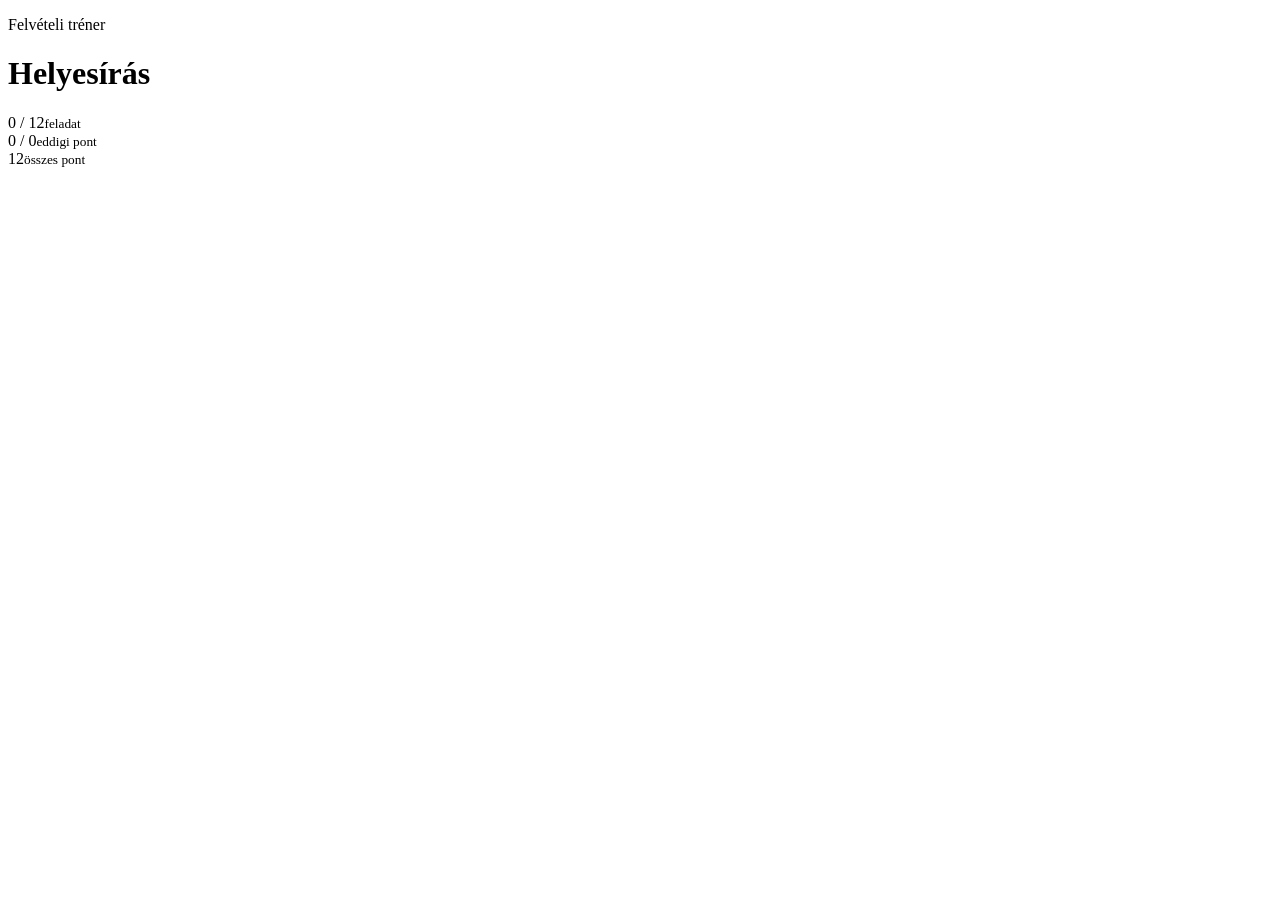
==== index.html @ ac42d736 "v0.1 - initial interactive prototype" ====
<!doctype html>
<html lang="hu">
<head>
  <meta charset="utf-8">
  <meta name="viewport" content="width=device-width, initial-scale=1">
  <title>Felvételi tréner – Helyesírás</title>
  <link rel="stylesheet" href="styles.css">
</head>
<body>
  <div class="app-shell">
    <header class="topbar">
      <div>
        <p class="eyebrow">Felvételi tréner</p>
        <h1>Helyesírás</h1>
      </div>
      <div class="scoreboard" aria-label="Haladás és pontszám">
        <div><span id="progressText">0 / 12</span><small>feladat</small></div>
        <div><span id="scoreText">0 / 0</span><small>eddigi pont</small></div>
        <div><span>12</span><small>összes pont</small></div>
      </div>
    </header>

    <div class="progress-track" aria-hidden="true"><div id="progressBar"></div></div>

    <main id="app" class="card" aria-live="polite"></main>
  </div>

  <script src="tasks.js"></script>
  <script src="app.js"></script>
</body>
</html>
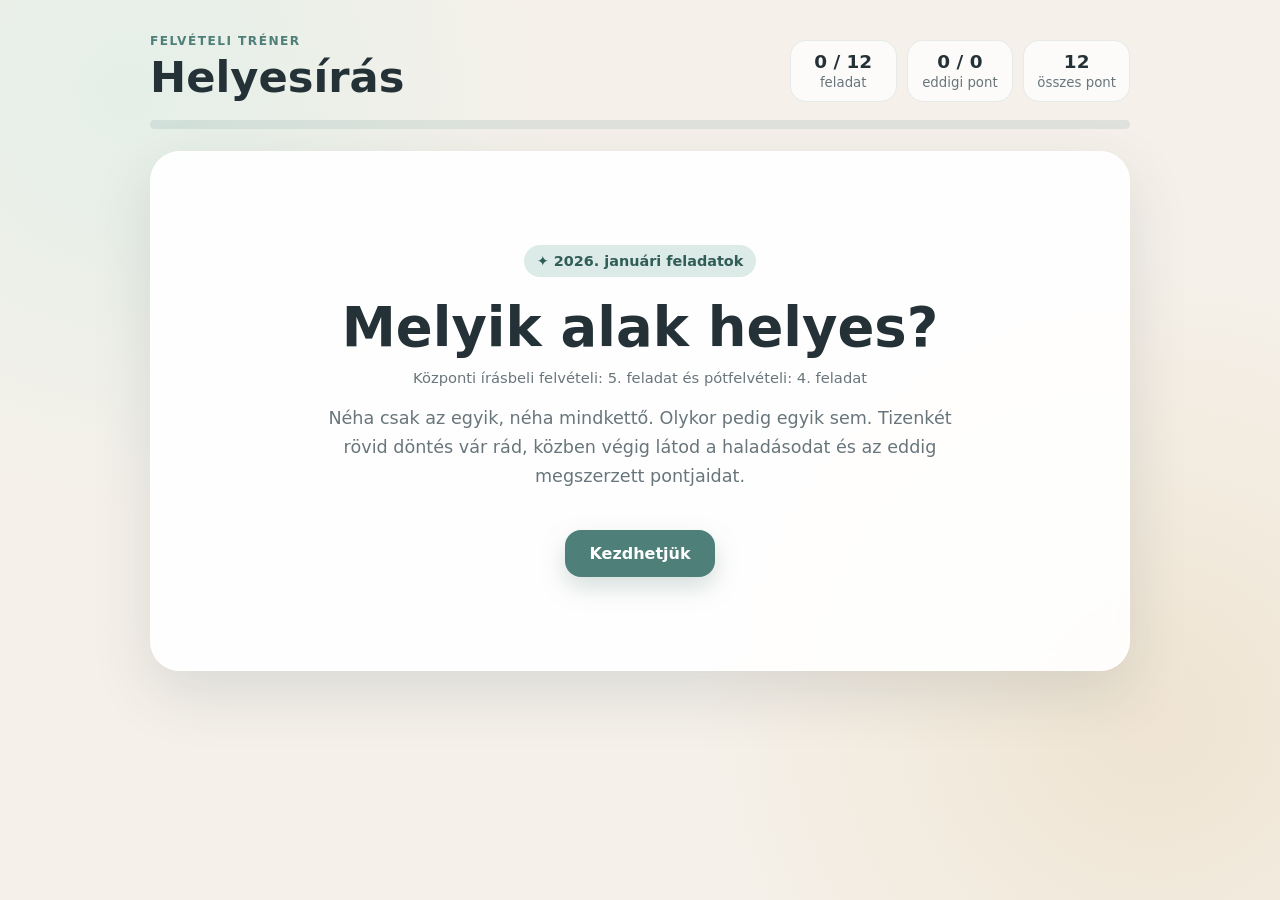
==== commit c9bf92ba: "Load learning card styles" ====
--- a/index.html
+++ b/index.html
@@ -5,6 +5,7 @@
   <meta name="viewport" content="width=device-width, initial-scale=1">
   <title>Felvételi tréner – Helyesírás</title>
   <link rel="stylesheet" href="styles.css">
+  <link rel="stylesheet" href="learning.css">
 </head>
 <body>
   <div class="app-shell">
--- a/styles.css
+++ b/styles.css
@@ -0,0 +1,122 @@
+:root {
+  --bg: #f5f1ea;
+  --surface: rgba(255,255,255,.92);
+  --ink: #243238;
+  --muted: #68767b;
+  --accent: #4f7f79;
+  --accent-soft: #dcebe7;
+  --gold: #c89443;
+  --gold-soft: #fff6df;
+  --danger: #b85b55;
+  --danger-soft: #fff0ed;
+  --shadow: 0 22px 60px rgba(41,55,58,.13);
+  font-family: Inter, ui-sans-serif, system-ui, -apple-system, BlinkMacSystemFont, "Segoe UI", sans-serif;
+}
+* { box-sizing: border-box; }
+body {
+  margin: 0;
+  min-height: 100vh;
+  color: var(--ink);
+  background:
+    radial-gradient(circle at 10% 10%, #e4efe8 0, transparent 30%),
+    radial-gradient(circle at 90% 80%, #efe4d2 0, transparent 34%),
+    var(--bg);
+}
+button { font: inherit; }
+.app-shell { width: min(980px, calc(100% - 32px)); margin: 0 auto; padding: 34px 0 60px; }
+.topbar { display: flex; justify-content: space-between; gap: 24px; align-items: end; margin-bottom: 18px; }
+.eyebrow { margin: 0 0 4px; color: var(--accent); font-weight: 800; text-transform: uppercase; letter-spacing: .12em; font-size: .76rem; }
+h1 { margin: 0; font-size: clamp(1.8rem, 4vw, 2.7rem); }
+.scoreboard { display: grid; grid-template-columns: repeat(3, minmax(92px,1fr)); gap: 10px; }
+.scoreboard div { background: rgba(255,255,255,.7); border: 1px solid rgba(79,127,121,.13); border-radius: 16px; padding: 10px 13px; text-align: center; }
+.scoreboard span { display: block; font-weight: 850; font-size: 1.15rem; }
+.scoreboard small { color: var(--muted); }
+.progress-track { height: 9px; background: rgba(79,127,121,.13); border-radius: 999px; overflow: hidden; margin-bottom: 22px; }
+.progress-track div { width: 0; height: 100%; background: linear-gradient(90deg, var(--accent), #7ca69d); border-radius: inherit; transition: width .28s ease; }
+.card { min-height: 520px; background: var(--surface); border: 1px solid rgba(255,255,255,.85); border-radius: 30px; box-shadow: var(--shadow); padding: clamp(28px, 6vw, 64px); backdrop-filter: blur(10px); }
+.hero { display: grid; place-items: center; text-align: center; min-height: 390px; }
+.hero-inner { max-width: 650px; }
+.badge { display: inline-flex; align-items: center; gap: 8px; background: var(--accent-soft); color: #315d57; border-radius: 999px; padding: 8px 13px; font-weight: 750; font-size: .9rem; }
+.hero h2, .question h2, .result h2 { font-size: clamp(2rem, 5vw, 3.4rem); margin: 22px 0 14px; line-height: 1.06; }
+.lead { color: var(--muted); font-size: 1.1rem; line-height: 1.65; }
+.source-note, .task-source { color: var(--muted); font-size: .92rem; }
+.source-note { margin: -2px 0 18px; }
+.task-source { margin: 16px 0 0; text-align: center; }
+.primary, .secondary, .answer, .nav-btn { border: 0; border-radius: 16px; cursor: pointer; transition: transform .16s ease, box-shadow .16s ease, background .16s ease; }
+.primary { margin-top: 22px; padding: 14px 24px; background: var(--accent); color: white; font-weight: 800; box-shadow: 0 10px 25px rgba(79,127,121,.25); }
+.secondary { padding: 14px 24px; background: #edf1ef; color: var(--ink); font-weight: 800; }
+.primary:hover, .answer:hover, .nav-btn:hover, .secondary:hover { transform: translateY(-2px); }
+.question-head { display: flex; justify-content: space-between; gap: 16px; color: var(--muted); font-weight: 700; }
+.question { text-align: center; }
+.question h2 { font-size: clamp(1.65rem, 4vw, 2.6rem); margin-top: 34px; }
+.word-pair { display: grid; grid-template-columns: 1fr 1fr; gap: 18px; margin: 34px 0 26px; }
+.word { min-height: 118px; display: grid; place-items: center; padding: 20px; border-radius: 22px; background: #fbfaf7; border: 2px solid #ebe7df; font-size: clamp(1.35rem, 3vw, 2rem); font-weight: 800; }
+.answers { display: grid; grid-template-columns: repeat(2, 1fr); gap: 12px; }
+.answer { padding: 15px 16px; background: #edf3f1; color: var(--ink); font-weight: 800; border: 2px solid transparent; display: flex; align-items: center; justify-content: center; gap: 10px; }
+.answer-symbol, .answer-code { display: inline-grid; place-items: center; width: 30px; height: 30px; border-radius: 9px; background: rgba(79,127,121,.11); color: var(--accent); font-weight: 900; flex: 0 0 auto; }
+.answer.selected { background: var(--accent); color: white; box-shadow: 0 10px 24px rgba(79,127,121,.22); }
+.answer.selected .answer-symbol { background: rgba(255,255,255,.2); color: white; }
+.navigation { margin-top: 28px; display: flex; justify-content: space-between; gap: 12px; }
+.nav-btn { padding: 12px 18px; background: transparent; color: var(--accent); font-weight: 800; }
+.nav-btn.next { background: var(--accent); color: white; }
+.nav-btn:disabled { opacity: .35; cursor: not-allowed; transform: none; }
+.midpoint { text-align: center; display: grid; place-items: center; min-height: 370px; }
+.result { text-align: center; }
+.result-score { width: 170px; height: 170px; border-radius: 50%; display: grid; place-items: center; margin: 25px auto; background: var(--accent-soft); border: 10px solid rgba(79,127,121,.13); }
+.result-score strong { display: block; font-size: 2.5rem; }
+.result-score span { color: var(--muted); }
+.focus-block { margin: 28px auto 0; max-width: 720px; }
+.focus-block p { margin: 0 0 14px; color: var(--muted); font-weight: 750; }
+.tag-list { display: flex; flex-wrap: wrap; justify-content: center; gap: 10px; }
+.topic-tag { display: inline-flex; align-items: center; min-height: 38px; padding: 8px 14px; border-radius: 999px; background: var(--gold-soft); color: #725426; border: 1px solid rgba(200,148,67,.23); font-weight: 800; }
+.result-actions { display: flex; justify-content: center; flex-wrap: wrap; gap: 12px; margin-top: 28px; }
+.result-actions .primary { margin-top: 0; }
+.review-screen { max-width: 820px; margin: 0 auto; }
+.review-toolbar { display: flex; align-items: center; justify-content: space-between; color: var(--muted); font-weight: 800; }
+.review-status { display: flex; align-items: center; gap: 14px; margin: 20px 0; padding: 16px 18px; border-radius: 18px; text-align: left; }
+.review-status.correct { background: var(--accent-soft); }
+.review-status.wrong { background: var(--danger-soft); }
+.status-icon { display: grid; place-items: center; width: 42px; height: 42px; border-radius: 50%; background: white; font-size: 1.3rem; font-weight: 900; }
+.review-status.correct .status-icon { color: var(--accent); }
+.review-status.wrong .status-icon { color: var(--danger); }
+.review-status strong, .review-status span { display: block; }
+.review-status span { margin-top: 3px; color: var(--muted); }
+.review-words { display: grid; grid-template-columns: 1fr 1fr; gap: 14px; }
+.review-word { min-height: 110px; padding: 20px; border-radius: 20px; background: #fbfaf7; border: 2px solid #ebe7df; display: grid; place-items: center; text-align: center; }
+.review-word small { color: var(--muted); }
+.review-word strong { font-size: clamp(1.3rem, 3vw, 1.9rem); }
+.answer-comparison { display: grid; grid-template-columns: 1fr 1fr; gap: 14px; margin-top: 16px; text-align: left; }
+.answer-comparison > div { padding: 18px; border-radius: 18px; background: #f7f6f2; }
+.answer-comparison small { display: block; color: var(--muted); margin-bottom: 9px; }
+.answer-comparison strong { display: flex; align-items: center; gap: 10px; line-height: 1.35; }
+.correct-answer-box { border: 2px solid rgba(79,127,121,.18); background: #f1f7f5 !important; }
+.correct-answer-box em { display: block; margin-top: 10px; color: var(--muted); font-size: .85rem; }
+.short-explanation { margin-top: 18px; padding: 20px; border-radius: 18px; background: var(--gold-soft); text-align: left; }
+.short-explanation h3, .learning-content h3 { margin: 0 0 8px; }
+.short-explanation p, .learning-content p { margin: 0; line-height: 1.65; }
+.learning-card { margin-top: 16px; border: 1px solid rgba(79,127,121,.18); border-radius: 18px; overflow: hidden; background: #fbfdfc; text-align: left; }
+.learning-card summary { padding: 17px 20px; cursor: pointer; font-weight: 850; color: var(--accent); }
+.learning-content { padding: 0 20px 20px; }
+.remember-box { margin-top: 16px; padding: 16px; border-radius: 14px; background: var(--accent-soft); }
+.remember-box strong, .remember-box span { display: block; }
+.remember-box span { margin-top: 5px; line-height: 1.55; }
+.review-navigation { display: grid; grid-template-columns: auto 1fr auto; gap: 14px; align-items: center; margin-top: 24px; }
+.review-dots { display: flex; flex-wrap: wrap; justify-content: center; gap: 7px; }
+.review-dot { width: 13px; height: 13px; padding: 0; border: 0; border-radius: 50%; cursor: pointer; background: #ccd4d1; }
+.review-dot.correct { background: #8ab0a8; }
+.review-dot.wrong { background: #d58d86; }
+.review-dot.active { outline: 3px solid rgba(36,50,56,.18); outline-offset: 3px; }
+@media (max-width: 720px) {
+  .app-shell { width: min(100% - 20px, 980px); padding-top: 18px; }
+  .topbar { align-items: stretch; flex-direction: column; }
+  .scoreboard { grid-template-columns: repeat(3, 1fr); }
+  .scoreboard div { padding: 8px 5px; }
+  .scoreboard small { font-size: .68rem; }
+  .card { padding: 25px 18px; border-radius: 23px; min-height: 500px; }
+  .word-pair, .answers, .review-words, .answer-comparison { grid-template-columns: 1fr; }
+  .word { min-height: 82px; }
+  .review-navigation { grid-template-columns: 1fr 1fr; }
+  .review-dots { grid-column: 1 / -1; grid-row: 1; }
+  .review-navigation .nav-btn:first-child { justify-self: start; }
+  .review-navigation .nav-btn:last-child { justify-self: end; }
+}
--- a/learning.css
+++ b/learning.css
@@ -0,0 +1,173 @@
+.learning-content > h3 {
+  margin-bottom: 18px;
+  font-size: clamp(1.35rem, 3vw, 1.8rem);
+}
+
+.learning-comparison {
+  display: grid;
+  grid-template-columns: 1fr 1fr;
+  gap: 16px;
+}
+
+.learning-side {
+  padding: 20px;
+  border-radius: 20px;
+  background: #fff;
+  border: 2px solid rgba(79,127,121,.16);
+}
+
+.learning-side:nth-child(2) {
+  border-color: rgba(200,148,67,.30);
+}
+
+.learning-word {
+  font-size: clamp(2rem, 5vw, 3rem);
+  line-height: 1;
+  font-weight: 900;
+  color: var(--accent);
+}
+
+.learning-side:nth-child(2) .learning-word {
+  color: #c76d21;
+}
+
+.learning-subtitle {
+  display: inline-flex;
+  margin-top: 10px;
+  padding: 6px 11px;
+  border-radius: 999px;
+  background: var(--accent-soft);
+  color: #315d57;
+  font-weight: 800;
+  font-size: .9rem;
+}
+
+.learning-side:nth-child(2) .learning-subtitle {
+  background: #fff0df;
+  color: #985319;
+}
+
+.learning-examples {
+  margin-top: 16px;
+  display: grid;
+  gap: 9px;
+}
+
+.learning-example {
+  display: flex;
+  align-items: flex-start;
+  gap: 9px;
+  margin: 0 !important;
+  padding: 10px 12px;
+  border-radius: 12px;
+  background: #f8f8f5;
+}
+
+.learning-example span {
+  display: inline-grid;
+  place-items: center;
+  width: 24px;
+  height: 24px;
+  flex: 0 0 auto;
+  border-radius: 50%;
+  color: white;
+  font-weight: 900;
+}
+
+.learning-example.good span { background: #3c9a68; }
+.learning-example.bad span { background: var(--danger); }
+
+.rule-panel,
+.counter-panel,
+.irregular-panel {
+  margin-top: 16px;
+  padding: 18px;
+  border-radius: 18px;
+}
+
+.rule-panel {
+  background: var(--accent-soft);
+  border: 1px solid rgba(79,127,121,.18);
+}
+
+.counter-panel {
+  background: #edf4fb;
+  border: 1px solid rgba(65,112,158,.16);
+}
+
+.irregular-panel {
+  background: var(--gold-soft);
+  border: 1px solid rgba(200,148,67,.23);
+}
+
+.rule-panel h4,
+.counter-panel h4,
+.irregular-panel h4 {
+  margin: 0 0 8px;
+  font-size: 1.05rem;
+}
+
+.rule-panel p,
+.counter-panel p {
+  margin: 0;
+  line-height: 1.6;
+}
+
+.formula {
+  margin-top: 14px;
+  padding: 12px 16px;
+  border-radius: 14px;
+  background: white;
+  text-align: center;
+  font-size: clamp(1.35rem, 3vw, 1.8rem);
+  font-weight: 900;
+  letter-spacing: .02em;
+}
+
+.irregular-list {
+  display: flex;
+  flex-wrap: wrap;
+  gap: 8px;
+}
+
+.irregular-list span {
+  padding: 8px 12px;
+  border-radius: 999px;
+  background: white;
+  color: #6f5223;
+  font-weight: 850;
+}
+
+.visual-summary {
+  margin-top: 16px;
+  border: 1px solid rgba(79,127,121,.18);
+  border-radius: 18px;
+  overflow: hidden;
+  background: white;
+}
+
+.visual-summary summary {
+  padding: 16px 18px;
+  cursor: pointer;
+  color: var(--accent);
+  font-weight: 850;
+}
+
+.visual-summary img {
+  display: block;
+  width: min(100%, 720px);
+  height: auto;
+  margin: 0 auto;
+  padding: 0 14px 14px;
+  border-radius: 20px;
+}
+
+@media (max-width: 720px) {
+  .learning-comparison {
+    grid-template-columns: 1fr;
+  }
+
+  .learning-side {
+    padding: 16px;
+  }
+}
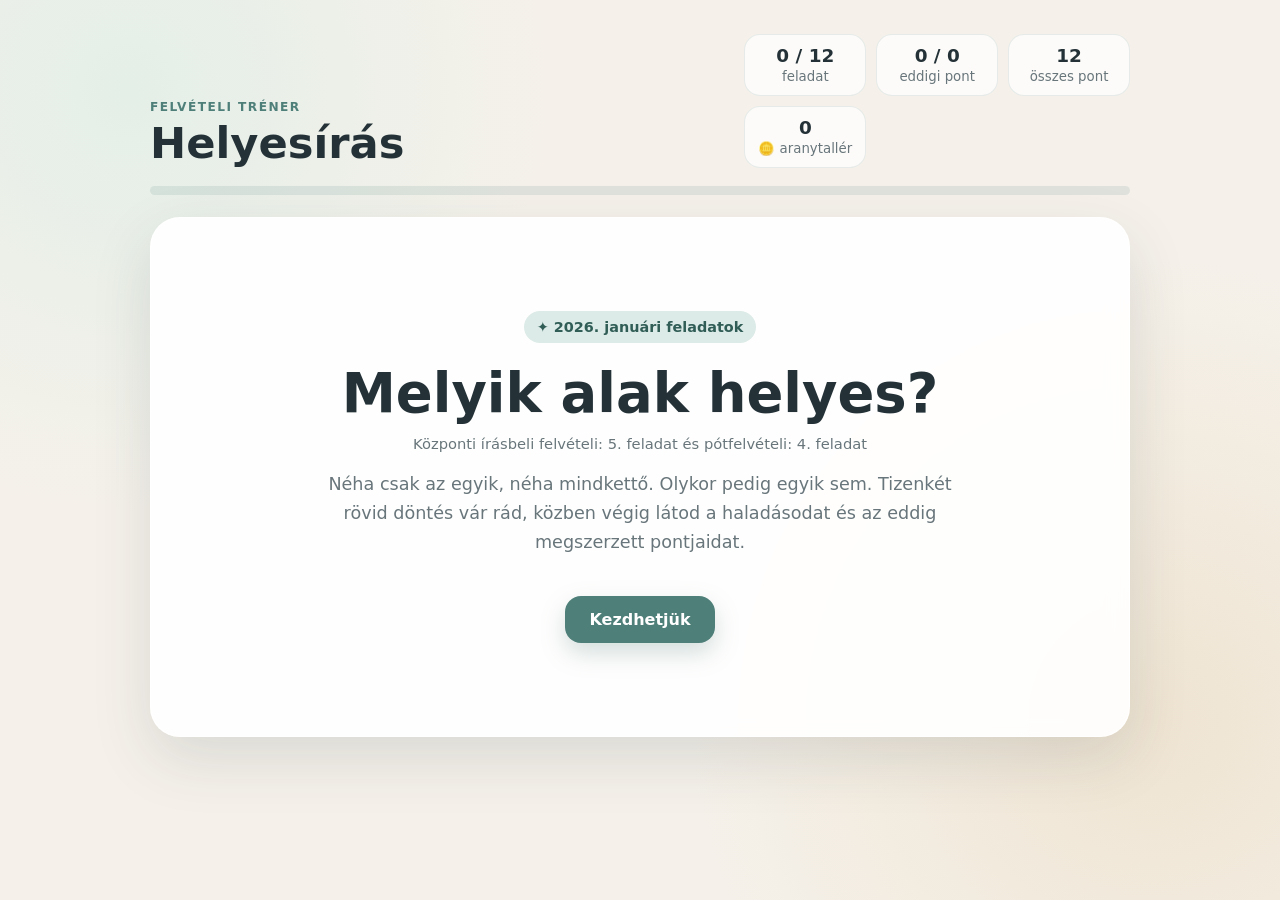
==== commit b0fa1dad: "Aranytallér modul betöltése" ====
--- a/index.html
+++ b/index.html
@@ -6,6 +6,7 @@
   <title>Felvételi tréner – Helyesírás</title>
   <link rel="stylesheet" href="styles.css">
   <link rel="stylesheet" href="learning.css">
+  <link rel="stylesheet" href="practice.css">
 </head>
 <body>
   <div class="app-shell">
@@ -14,7 +15,7 @@
         <p class="eyebrow">Felvételi tréner</p>
         <h1>Helyesírás</h1>
       </div>
-      <div class="scoreboard" aria-label="Haladás és pontszám">
+      <div class="scoreboard" aria-label="Haladás, pontszám és jutalom">
         <div><span id="progressText">0 / 12</span><small>feladat</small></div>
         <div><span id="scoreText">0 / 0</span><small>eddigi pont</small></div>
         <div><span>12</span><small>összes pont</small></div>
@@ -27,6 +28,9 @@
   </div>
 
   <script src="tasks.js"></script>
+  <script src="practice.js"></script>
+  <script src="scorm.js"></script>
   <script src="app.js"></script>
+  <script src="rewards.js"></script>
 </body>
 </html>
--- a/practice.css
+++ b/practice.css
@@ -0,0 +1,83 @@
+.practice-offer {
+  display: flex;
+  align-items: flex-start;
+  gap: 16px;
+  max-width: 720px;
+  margin: 26px auto 0;
+  padding: 20px;
+  border-radius: 20px;
+  background: #f1f7f5;
+  border: 1px solid rgba(79,127,121,.18);
+  text-align: left;
+}
+.practice-offer h3, .practice-offer p { margin: 0; }
+.practice-offer p { margin-top: 6px; color: var(--muted); line-height: 1.55; }
+.practice-icon { display: grid; place-items: center; width: 46px; height: 46px; flex: 0 0 auto; border-radius: 15px; background: var(--accent); color: white; font-size: 1.35rem; }
+
+.practice-hub { max-width: 820px; margin: 0 auto; }
+.practice-hub-head { text-align: center; margin: 24px auto 28px; max-width: 690px; }
+.practice-hub-head h2 { margin: 18px 0 10px; font-size: clamp(2rem, 5vw, 3rem); }
+.practice-topic-grid { display: grid; gap: 13px; }
+.practice-topic-card {
+  width: 100%;
+  display: grid;
+  grid-template-columns: 46px 1fr auto;
+  gap: 15px;
+  align-items: center;
+  padding: 17px 18px;
+  border: 2px solid #e2e8e5;
+  border-radius: 19px;
+  background: #fff;
+  color: var(--ink);
+  text-align: left;
+  font: inherit;
+  cursor: pointer;
+  transition: transform .16s ease, border-color .16s ease, box-shadow .16s ease;
+}
+.practice-topic-card:hover { transform: translateY(-2px); border-color: var(--accent); box-shadow: 0 10px 22px rgba(79,127,121,.12); }
+.practice-topic-card.completed { background: #f1f7f5; border-color: rgba(79,127,121,.3); }
+.topic-order { display: grid; place-items: center; width: 42px; height: 42px; border-radius: 14px; background: var(--accent-soft); color: var(--accent); font-weight: 900; }
+.topic-card-copy strong, .topic-card-copy small { display: block; }
+.topic-card-copy strong { font-size: 1.02rem; }
+.topic-card-copy small { margin-top: 4px; color: var(--muted); line-height: 1.4; }
+.topic-card-score { color: var(--accent); font-weight: 850; white-space: nowrap; }
+.all-topics { margin-top: 22px; padding: 15px 17px; border-radius: 17px; background: #f7f6f2; }
+.all-topics summary { cursor: pointer; color: var(--accent); font-weight: 850; }
+.topic-shortcuts { margin-top: 14px; justify-content: flex-start; }
+.topic-shortcut { border: 1px solid rgba(200,148,67,.23); cursor: pointer; font: inherit; }
+
+.practice-screen { max-width: 760px; margin: 0 auto; text-align: center; }
+.practice-screen h2 { margin: 22px 0; font-size: clamp(1.7rem,4vw,2.5rem); }
+.practice-topic { margin-top: 24px; }
+.practice-options { display: grid; gap: 13px; margin-top: 24px; }
+.practice-option {
+  width: 100%;
+  padding: 18px 20px;
+  border: 2px solid #e4e8e5;
+  border-radius: 17px;
+  background: white;
+  color: var(--ink);
+  font: inherit;
+  font-weight: 800;
+  cursor: pointer;
+  transition: transform .16s ease, border-color .16s ease, background .16s ease;
+}
+.practice-option:hover:not(:disabled) { transform: translateY(-2px); border-color: var(--accent); }
+.practice-option.correct { background: var(--accent-soft); border-color: #76a99d; }
+.practice-option.wrong { background: var(--danger-soft); border-color: #d58d86; }
+.practice-option:disabled { cursor: default; color: var(--ink); }
+.practice-feedback { display: flex; align-items: center; gap: 15px; margin-top: 18px; padding: 18px; border-radius: 17px; text-align: left; }
+.practice-feedback.correct { background: var(--accent-soft); }
+.practice-feedback.wrong { background: var(--danger-soft); }
+.practice-feedback-icon { display: grid; place-items: center; width: 46px; height: 46px; min-width: 46px; border-radius: 50%; background: white; color: var(--accent); font-size: 1.35rem; font-weight: 900; line-height: 1; }
+.practice-feedback.wrong .practice-feedback-icon { color: var(--danger); }
+.practice-feedback strong { display: block; margin-bottom: 5px; }
+.practice-feedback p { margin: 0; line-height: 1.55; }
+.result-score.small { width: 150px; height: 150px; }
+
+@media (max-width: 720px) {
+  .practice-offer { align-items: flex-start; padding: 16px; }
+  .practice-icon { width: 40px; height: 40px; }
+  .practice-topic-card { grid-template-columns: 42px 1fr; }
+  .topic-card-score { grid-column: 2; }
+}
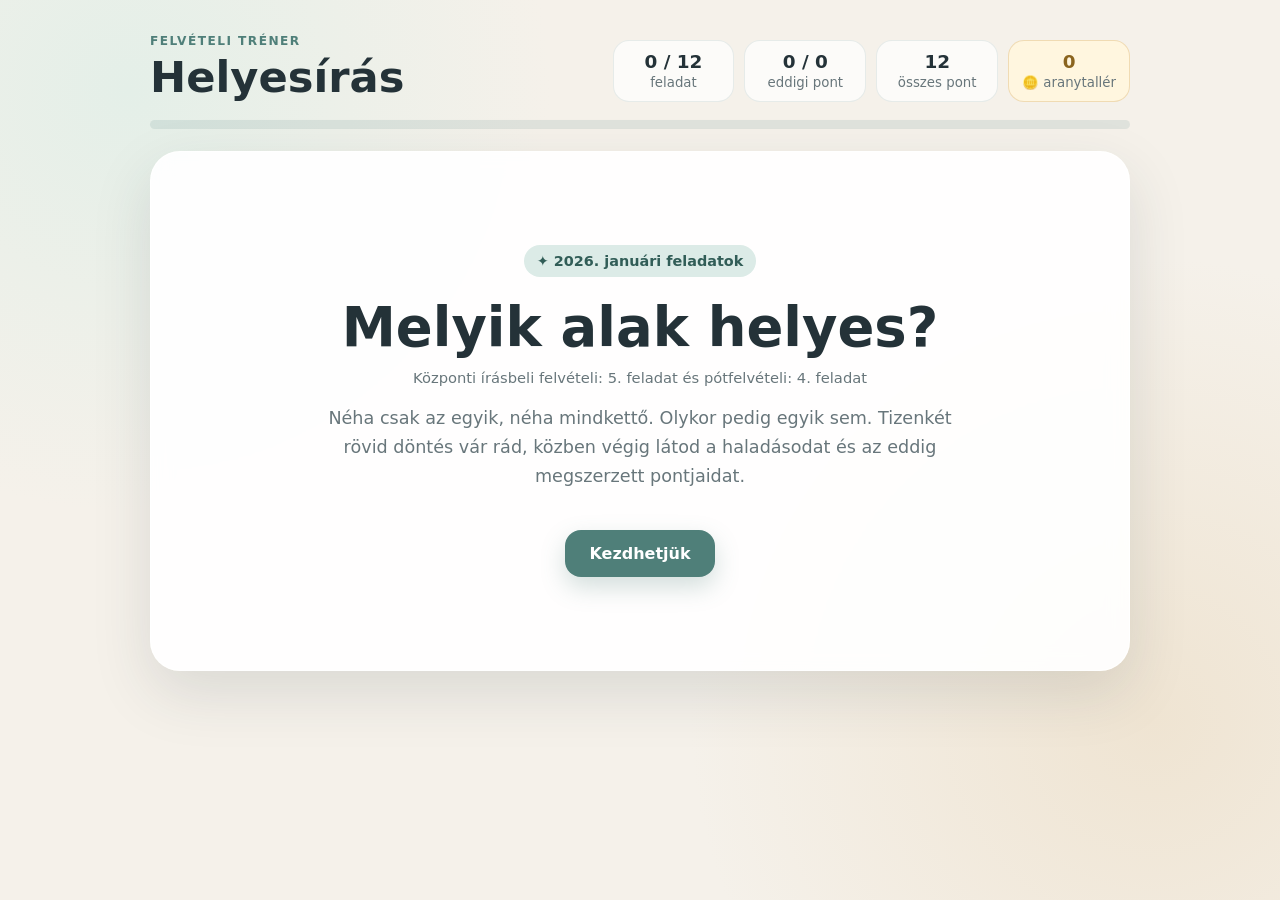
==== commit 9d9a1dc9: "SCORM próbálkozászár betöltése" ====
--- a/index.html
+++ b/index.html
@@ -32,5 +32,6 @@
   <script src="scorm.js"></script>
   <script src="app.js"></script>
   <script src="rewards.js"></script>
+  <script src="attempt-lock.js"></script>
 </body>
 </html>
--- a/practice.css
+++ b/practice.css
@@ -13,6 +13,10 @@
 .practice-offer h3, .practice-offer p { margin: 0; }
 .practice-offer p { margin-top: 6px; color: var(--muted); line-height: 1.55; }
 .practice-icon { display: grid; place-items: center; width: 46px; height: 46px; flex: 0 0 auto; border-radius: 15px; background: var(--accent); color: white; font-size: 1.35rem; }
+
+.scoreboard { grid-template-columns: repeat(4, minmax(88px, 1fr)); }
+.coin-box { background: var(--gold-soft) !important; border-color: rgba(200,148,67,.28) !important; }
+.coin-box span { color: #8a641e; }
 
 .practice-hub { max-width: 820px; margin: 0 auto; }
 .practice-hub-head { text-align: center; margin: 24px auto 28px; max-width: 690px; }
@@ -69,15 +73,59 @@
 .practice-feedback { display: flex; align-items: center; gap: 15px; margin-top: 18px; padding: 18px; border-radius: 17px; text-align: left; }
 .practice-feedback.correct { background: var(--accent-soft); }
 .practice-feedback.wrong { background: var(--danger-soft); }
-.practice-feedback-icon { display: grid; place-items: center; width: 46px; height: 46px; min-width: 46px; border-radius: 50%; background: white; color: var(--accent); font-size: 1.35rem; font-weight: 900; line-height: 1; }
-.practice-feedback.wrong .practice-feedback-icon { color: var(--danger); }
+.practice-feedback-icon,
+.status-icon {
+  position: relative;
+  display: flex !important;
+  align-items: center !important;
+  justify-content: center !important;
+  width: 46px;
+  height: 46px;
+  min-width: 46px;
+  padding: 0 !important;
+  border-radius: 50%;
+  background: white;
+  font-size: 0 !important;
+  line-height: 1 !important;
+  overflow: hidden;
+}
+.practice-feedback-icon::before,
+.status-icon::before {
+  display: block;
+  font-family: Arial, Helvetica, sans-serif;
+  font-size: 25px;
+  font-weight: 400;
+  line-height: 1;
+  transform: translateY(-1px);
+}
+.practice-feedback.correct .practice-feedback-icon::before,
+.review-status.correct .status-icon::before { content: "✓"; color: var(--accent); }
+.practice-feedback.wrong .practice-feedback-icon::before,
+.review-status.wrong .status-icon::before { content: "×"; color: var(--danger); }
 .practice-feedback strong { display: block; margin-bottom: 5px; }
 .practice-feedback p { margin: 0; line-height: 1.55; }
+.coin-earned { margin-top: 8px !important; color: #8a641e; font-weight: 850; }
 .result-score.small { width: 150px; height: 150px; }
+.coin-summary {
+  display: inline-flex;
+  align-items: center;
+  gap: 13px;
+  margin: 2px auto 20px;
+  padding: 14px 18px;
+  border-radius: 18px;
+  background: var(--gold-soft);
+  border: 1px solid rgba(200,148,67,.28);
+  text-align: left;
+}
+.coin-summary-icon { font-size: 2rem; }
+.coin-summary strong, .coin-summary span { display: block; }
+.coin-summary strong { color: #725426; font-size: 1.08rem; }
+.coin-summary span { margin-top: 3px; color: var(--muted); font-size: .9rem; }
 
 @media (max-width: 720px) {
+  .scoreboard { grid-template-columns: repeat(2, 1fr); }
   .practice-offer { align-items: flex-start; padding: 16px; }
   .practice-icon { width: 40px; height: 40px; }
   .practice-topic-card { grid-template-columns: 42px 1fr; }
   .topic-card-score { grid-column: 2; }
-}+}
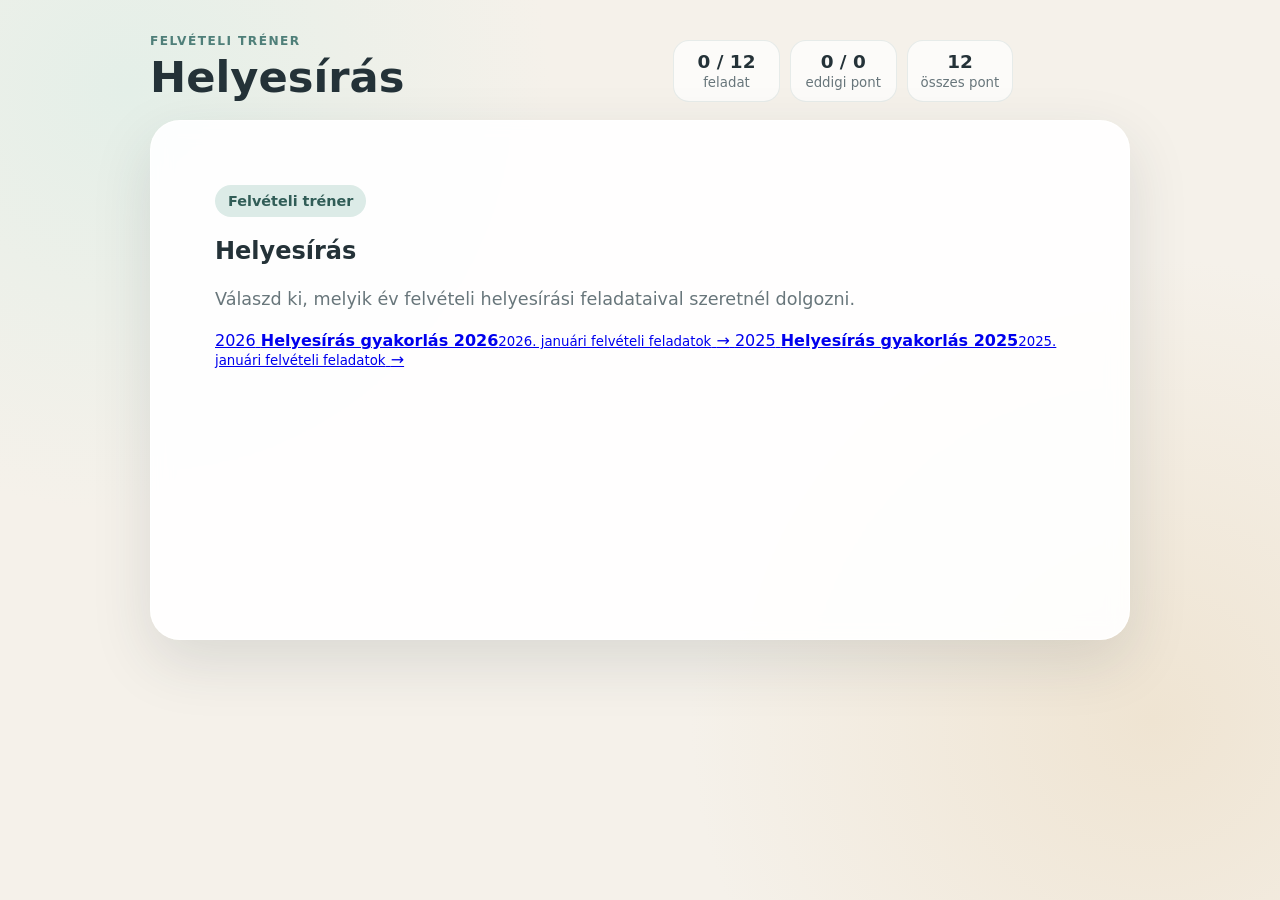
==== commit 36fffb79: "Központi index átállítása modulválasztó indításra" ====
--- a/index.html
+++ b/index.html
@@ -7,6 +7,7 @@
   <link rel="stylesheet" href="styles.css">
   <link rel="stylesheet" href="learning.css">
   <link rel="stylesheet" href="practice.css">
+  <link rel="stylesheet" href="modules.css">
 </head>
 <body>
   <div class="app-shell">
@@ -15,23 +16,18 @@
         <p class="eyebrow">Felvételi tréner</p>
         <h1>Helyesírás</h1>
       </div>
-      <div class="scoreboard" aria-label="Haladás, pontszám és jutalom">
+      <div class="scoreboard" aria-label="Haladás, pontszám és jutalom" hidden>
         <div><span id="progressText">0 / 12</span><small>feladat</small></div>
         <div><span id="scoreText">0 / 0</span><small>eddigi pont</small></div>
-        <div><span>12</span><small>összes pont</small></div>
+        <div><span id="totalText">12</span><small>összes pont</small></div>
       </div>
     </header>
 
-    <div class="progress-track" aria-hidden="true"><div id="progressBar"></div></div>
+    <div class="progress-track" aria-hidden="true" hidden><div id="progressBar"></div></div>
 
     <main id="app" class="card" aria-live="polite"></main>
   </div>
 
-  <script src="tasks.js"></script>
-  <script src="practice.js"></script>
-  <script src="scorm.js"></script>
-  <script src="app.js"></script>
-  <script src="rewards.js"></script>
-  <script src="attempt-lock.js"></script>
+  <script src="module-router.js"></script>
 </body>
 </html>
--- a/practice.css
+++ b/practice.css
@@ -121,6 +121,19 @@
 .coin-summary strong, .coin-summary span { display: block; }
 .coin-summary strong { color: #725426; font-size: 1.08rem; }
 .coin-summary span { margin-top: 3px; color: var(--muted); font-size: .9rem; }
+.scorm-attempt-notice {
+  max-width: 720px;
+  margin: 18px auto 0;
+  padding: 16px 18px;
+  border-radius: 17px;
+  background: #eef4fb;
+  border: 1px solid rgba(61, 104, 148, .18);
+  text-align: left;
+}
+.scorm-attempt-notice strong,
+.scorm-attempt-notice span { display: block; }
+.scorm-attempt-notice strong { color: #315f87; }
+.scorm-attempt-notice span { margin-top: 5px; color: var(--muted); line-height: 1.55; }
 
 @media (max-width: 720px) {
   .scoreboard { grid-template-columns: repeat(2, 1fr); }
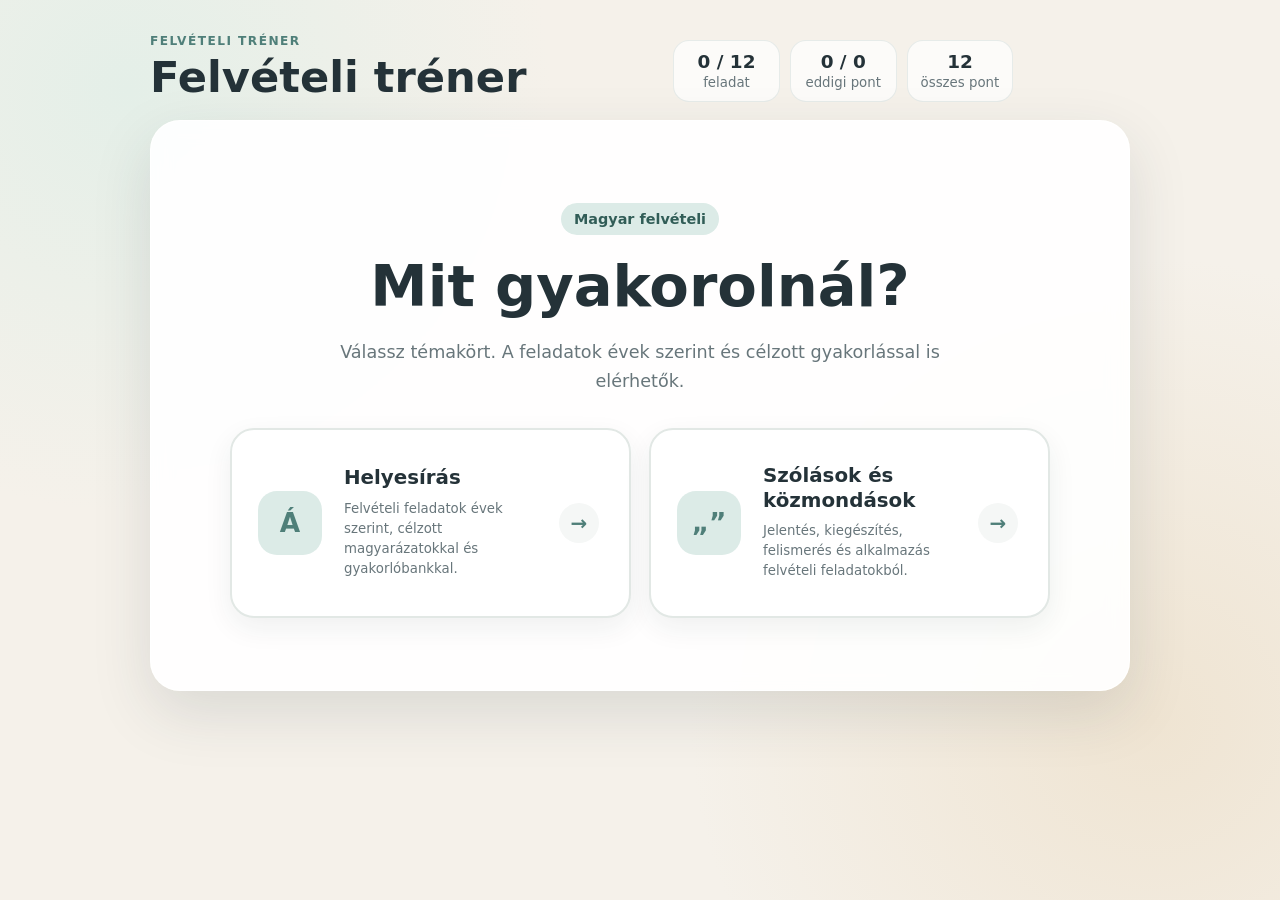
==== commit 21fca5bc: "Load category registry before router" ====
--- a/index.html
+++ b/index.html
@@ -28,6 +28,7 @@
     <main id="app" class="card" aria-live="polite"></main>
   </div>
 
+  <script src="categories/registry.js"></script>
   <script src="module-router.js"></script>
 </body>
 </html>
--- a/modules.css
+++ b/modules.css
@@ -0,0 +1,570 @@
+.module-launcher {
+  max-width: 820px;
+  margin: 0 auto;
+  padding: 18px 0 8px;
+}
+
+.module-launcher-head {
+  max-width: 650px;
+  margin: 0 auto 32px;
+  text-align: center;
+}
+
+.module-launcher-head h2 {
+  margin: 18px 0 10px;
+  font-size: clamp(2.2rem, 6vw, 3.6rem);
+}
+
+.module-grid {
+  display: grid;
+  gap: 16px;
+}
+
+.module-card {
+  display: grid;
+  grid-template-columns: 82px 1fr 44px;
+  align-items: center;
+  gap: 18px;
+  padding: 22px;
+  border: 2px solid #e2e8e5;
+  border-radius: 22px;
+  background: #fff;
+  color: var(--ink);
+  text-decoration: none;
+  box-shadow: 0 8px 24px rgba(35, 56, 52, .06);
+  transition: transform .16s ease, border-color .16s ease, box-shadow .16s ease;
+}
+
+.module-card:hover {
+  transform: translateY(-2px);
+  border-color: var(--accent);
+  box-shadow: 0 14px 30px rgba(79, 127, 121, .12);
+}
+
+.module-year {
+  display: grid;
+  place-items: center;
+  width: 76px;
+  height: 58px;
+  border-radius: 17px;
+  background: var(--accent-soft);
+  color: var(--accent);
+  font-size: 1.25rem;
+  font-weight: 900;
+}
+
+.module-copy strong,
+.module-copy small {
+  display: block;
+}
+
+.module-copy strong {
+  font-size: 1.15rem;
+}
+
+.module-copy small {
+  margin-top: 5px;
+  color: var(--muted);
+  line-height: 1.4;
+}
+
+.module-arrow {
+  display: grid;
+  place-items: center;
+  width: 40px;
+  height: 40px;
+  border-radius: 50%;
+  background: #f5f7f6;
+  color: var(--accent);
+  font-size: 1.25rem;
+  font-weight: 900;
+}
+
+.practice-bank-card {
+  margin-top: 8px;
+  border-color: rgba(200,148,67,.32);
+  background: linear-gradient(135deg, #fffdf8, #fff9ea);
+}
+
+.practice-bank-card:hover {
+  border-color: var(--gold);
+  box-shadow: 0 14px 30px rgba(200,148,67,.14);
+}
+
+.practice-bank-icon {
+  background: var(--gold-soft);
+  color: #8a641e;
+  font-size: 1.55rem;
+}
+
+.module-return,
+.global-year-back {
+  display: inline-block;
+  margin-bottom: 18px;
+  color: var(--accent);
+  font-weight: 800;
+  text-decoration: none;
+}
+
+.global-year-back:hover,
+.module-return:hover {
+  text-decoration: underline;
+}
+
+.module-back-link {
+  display: inline-flex;
+  align-items: center;
+  justify-content: center;
+  text-decoration: none;
+}
+
+.fill-question {
+  text-align: center;
+}
+
+.fill-instruction,
+.fill-hint {
+  color: var(--muted);
+}
+
+.fill-instruction {
+  margin: -10px 0 22px;
+}
+
+.fill-sentence {
+  margin: 32px auto 18px;
+  padding: 30px 24px;
+  border-radius: 20px;
+  background: #f7f6f2;
+  font-size: clamp(1.45rem, 4vw, 2.25rem);
+  font-weight: 800;
+  line-height: 1.65;
+  text-align: center;
+}
+
+.locked-fill-sentence {
+  display: block;
+}
+
+.fill-prefix,
+.fill-suffix,
+.fill-word {
+  vertical-align: middle;
+}
+
+.fill-word {
+  display: inline-flex;
+  align-items: baseline;
+  white-space: nowrap;
+  margin: 0 2px;
+}
+
+.fill-input {
+  width: 70px;
+  min-width: 58px;
+  margin: 0 3px;
+  padding: 4px 7px 5px;
+  border: 0;
+  border-bottom: 3px solid var(--accent);
+  outline: none;
+  background: white;
+  color: var(--ink);
+  font: inherit;
+  font-weight: 900;
+  text-align: center;
+  border-radius: 8px 8px 3px 3px;
+}
+
+.fill-input[data-chars="1"] { width: 58px; }
+.fill-input[data-chars="2"] { width: 72px; }
+.fill-input[data-chars="3"] { width: 88px; }
+
+.fill-input:focus {
+  box-shadow: 0 0 0 4px rgba(79, 127, 121, .12);
+}
+
+.fill-input:disabled {
+  opacity: 1;
+  color: var(--ink);
+  background: #eef3f1;
+}
+
+.fill-submit-row {
+  display: flex;
+  justify-content: center;
+  margin: 18px 0 4px;
+}
+
+.fill-submit {
+  min-width: 190px;
+}
+
+.fill-review-word {
+  margin: 18px 0;
+  padding: 20px;
+  border-radius: 18px;
+  background: #f7f6f2;
+  text-align: center;
+}
+
+.fill-review-word small,
+.fill-review-word strong {
+  display: block;
+}
+
+.fill-review-word small {
+  color: var(--muted);
+  margin-bottom: 7px;
+}
+
+.fill-review-word strong {
+  font-size: 1.3rem;
+}
+
+.multi-pair {
+  display: grid;
+  grid-template-columns: 1fr 1fr;
+  gap: 18px;
+  margin: 34px 0 22px;
+}
+
+.multi-choice {
+  width: 100%;
+  border: 2px solid #ebe7df;
+  cursor: pointer;
+  font: inherit;
+  color: var(--ink);
+  transition: transform .16s ease, border-color .16s ease, background .16s ease, box-shadow .16s ease;
+}
+
+.multi-choice:hover:not(:disabled) {
+  transform: translateY(-2px);
+  border-color: var(--accent);
+}
+
+.multi-choice.selected {
+  background: var(--accent);
+  color: white;
+  border-color: var(--accent);
+  box-shadow: 0 10px 24px rgba(79,127,121,.22);
+}
+
+.multi-choice:disabled {
+  cursor: default;
+  opacity: 1;
+}
+
+.lotto-screen {
+  text-align: center;
+}
+
+.lotto-screen h2,
+.lotto-review h2 {
+  margin: 24px 0 8px;
+  font-size: clamp(1.8rem, 4vw, 2.7rem);
+}
+
+.lotto-lead {
+  margin-top: 0;
+}
+
+.lotto-grid {
+  display: grid;
+  grid-template-columns: repeat(3, 1fr);
+  gap: 10px;
+  margin: 26px 0 20px;
+}
+
+.lotto-cell {
+  position: relative;
+  min-height: 92px;
+  display: flex;
+  align-items: center;
+  justify-content: center;
+  gap: 8px;
+  padding: 18px 12px;
+  border: 2px solid #e3e7e4;
+  border-radius: 16px;
+  background: #fff;
+  color: var(--ink);
+  font: inherit;
+  cursor: pointer;
+  transition: transform .16s ease, border-color .16s ease, background .16s ease, box-shadow .16s ease;
+}
+
+.lotto-cell strong {
+  font-size: clamp(1.05rem, 2.5vw, 1.35rem);
+}
+
+.lotto-number {
+  color: var(--muted);
+  font-weight: 850;
+}
+
+button.lotto-cell:hover:not(:disabled) {
+  transform: translateY(-2px);
+  border-color: var(--accent);
+}
+
+.lotto-cell.selected {
+  background: var(--accent);
+  border-color: var(--accent);
+  color: white;
+  box-shadow: 0 10px 22px rgba(79,127,121,.2);
+}
+
+.lotto-cell.selected .lotto-number {
+  color: rgba(255,255,255,.8);
+}
+
+.lotto-cell:disabled {
+  opacity: 1;
+  cursor: default;
+}
+
+.lotto-submit-row {
+  min-height: 58px;
+  display: flex;
+  align-items: center;
+  justify-content: center;
+  gap: 18px;
+  flex-wrap: wrap;
+  margin: 10px 0 2px;
+}
+
+.lotto-submit-row > span {
+  font-weight: 850;
+  color: var(--muted);
+}
+
+.lotto-submit-row .primary {
+  margin-top: 0;
+}
+
+.lotto-legend {
+  display: flex;
+  justify-content: center;
+  flex-wrap: wrap;
+  gap: 10px;
+  margin: 18px 0 2px;
+}
+
+.lotto-legend span {
+  padding: 8px 12px;
+  border-radius: 999px;
+  font-weight: 800;
+  font-size: .9rem;
+}
+
+.lotto-legend .hit { background: var(--accent-soft); color: #315d57; }
+.lotto-legend .false-hit { background: var(--danger-soft); color: var(--danger); }
+.lotto-legend .missed { background: var(--gold-soft); color: #725426; }
+
+.review-cell {
+  cursor: default;
+  flex-direction: column;
+}
+
+.review-cell small {
+  color: var(--muted);
+  font-weight: 750;
+}
+
+.review-cell.hit {
+  background: var(--accent-soft);
+  border-color: #76a99d;
+}
+
+.review-cell.false-hit {
+  background: var(--danger-soft);
+  border-color: #d58d86;
+}
+
+.review-cell.missed {
+  background: var(--gold-soft);
+  border-color: rgba(200,148,67,.55);
+}
+
+@media (max-width: 640px) {
+  .module-card {
+    grid-template-columns: 66px 1fr;
+    padding: 17px;
+  }
+
+  .module-year {
+    width: 62px;
+    height: 52px;
+  }
+
+  .module-arrow {
+    display: none;
+  }
+
+  .fill-sentence {
+    padding: 22px 14px;
+    font-size: clamp(1.2rem, 6vw, 1.7rem);
+  }
+
+  .multi-pair {
+    grid-template-columns: 1fr;
+  }
+
+  .lotto-grid {
+    grid-template-columns: 1fr;
+  }
+
+  .lotto-cell {
+    min-height: 70px;
+  }
+}
+
+
+/* 2022: a hibás szó javításához széles, rugalmas beviteli mező */
+.sentence-fix-input {
+  flex: 1 1 280px;
+  width: min(360px, 100%);
+  min-width: 240px;
+  max-width: 420px;
+  padding: 12px 14px 10px;
+  text-align: left;
+}
+
+.fill-submit-row:has(.sentence-fix-input) {
+  align-items: stretch;
+  gap: 12px;
+  flex-wrap: wrap;
+}
+
+.fill-submit-row:has(.sentence-fix-input) .fill-submit {
+  margin-top: 0;
+  flex: 0 0 auto;
+}
+
+@media (max-width: 640px) {
+  .sentence-fix-input {
+    flex-basis: 100%;
+    width: 100%;
+    min-width: 0;
+    max-width: none;
+  }
+
+  .fill-submit-row:has(.sentence-fix-input) .fill-submit {
+    width: 100%;
+  }
+}
+
+
+/* Felvételi tréner: témakörszint */
+.category-grid {
+  display: grid;
+  grid-template-columns: repeat(2, minmax(0, 1fr));
+  gap: 18px;
+}
+
+.category-card {
+  min-height: 190px;
+  display: grid;
+  grid-template-columns: 68px 1fr 44px;
+  align-items: center;
+  gap: 18px;
+  padding: 26px;
+  border: 2px solid #e2e8e5;
+  border-radius: 24px;
+  background: #fff;
+  color: var(--ink);
+  text-decoration: none;
+  box-shadow: 0 10px 28px rgba(35, 56, 52, .07);
+  transition: transform .16s ease, border-color .16s ease, box-shadow .16s ease;
+}
+
+.category-card:hover {
+  transform: translateY(-3px);
+  border-color: var(--accent);
+  box-shadow: 0 16px 34px rgba(79, 127, 121, .14);
+}
+
+.category-icon {
+  display: grid;
+  place-items: center;
+  width: 64px;
+  height: 64px;
+  border-radius: 19px;
+  background: var(--accent-soft);
+  color: var(--accent);
+  font-size: 1.65rem;
+  font-weight: 900;
+}
+
+.category-copy strong,
+.category-copy small {
+  display: block;
+}
+
+.category-copy strong {
+  font-size: 1.24rem;
+  line-height: 1.25;
+}
+
+.category-copy small {
+  margin-top: 8px;
+  color: var(--muted);
+  line-height: 1.5;
+}
+
+.category-back {
+  display: inline-block;
+  margin-bottom: 12px;
+  color: var(--accent);
+  font-weight: 800;
+  text-decoration: none;
+}
+
+.category-back:hover {
+  text-decoration: underline;
+}
+
+.category-empty-state {
+  max-width: 650px;
+  margin: 0 auto;
+  padding: 26px;
+  border: 2px dashed rgba(79, 127, 121, .28);
+  border-radius: 22px;
+  background: #f7fbf9;
+  text-align: center;
+}
+
+.category-empty-state strong,
+.category-empty-state span {
+  display: block;
+}
+
+.category-empty-state strong {
+  font-size: 1.15rem;
+}
+
+.category-empty-state span {
+  margin-top: 8px;
+  color: var(--muted);
+  line-height: 1.55;
+}
+
+@media (max-width: 720px) {
+  .category-grid {
+    grid-template-columns: 1fr;
+  }
+
+  .category-card {
+    min-height: 0;
+    grid-template-columns: 60px 1fr;
+    padding: 20px;
+  }
+
+  .category-card .module-arrow {
+    display: none;
+  }
+
+  .category-icon {
+    width: 56px;
+    height: 56px;
+  }
+}
